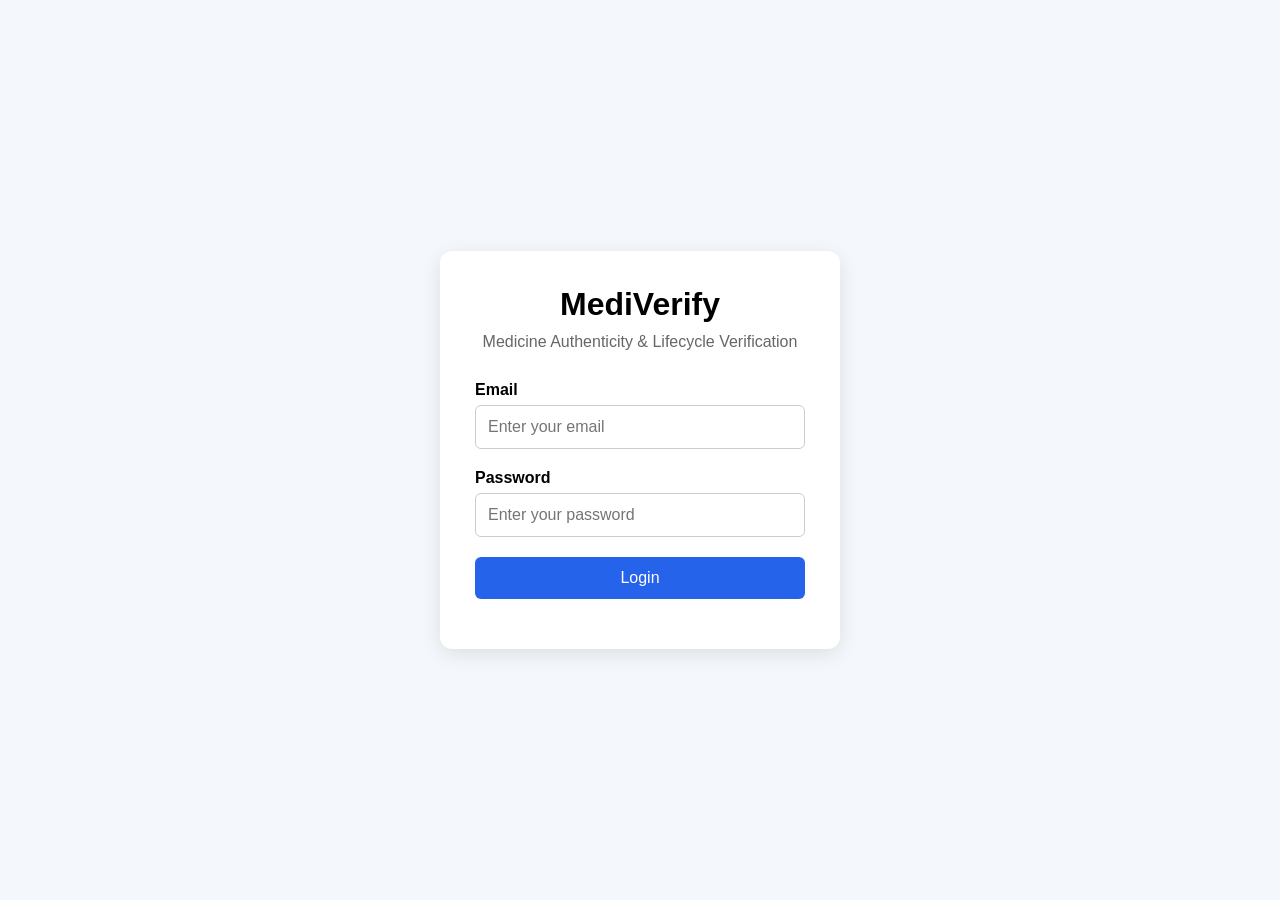
==== frontend/index.html @ 764628be "Initial MediVerify project" ====
<!DOCTYPE html>
<html lang="en">
<head>
    <meta charset="UTF-8">
    <meta name="viewport" content="width=device-width, initial-scale=1.0">
    <title>MediVerify - Login</title>

    <link rel="stylesheet" href="css/style.css">
</head>

<body>

    <div class="login-container">

        <div class="login-card">

            <h1>MediVerify</h1>

            <p class="subtitle">
                Medicine Authenticity & Lifecycle Verification
            </p>

            <form id="loginForm">

                <label for="email">Email</label>
                <input
                    type="email"
                    id="email"
                    placeholder="Enter your email"
                    required
                >

                <label for="password">Password</label>
                <input
                    type="password"
                    id="password"
                    placeholder="Enter your password"
                    required
                >

                <button type="submit">
                    Login
                </button>

            </form>

            <p id="message"></p>

        </div>

    </div>

    <script src="js/login.js"></script>

</body>
</html>
---- frontend/css/style.css ----
* {
    box-sizing: border-box;
    margin: 0;
    padding: 0;
}

body {
    font-family: Arial, sans-serif;
    background: #f4f7fb;
}

.login-container {
    min-height: 100vh;

    display: flex;
    justify-content: center;
    align-items: center;
}

.login-card {
    width: 400px;
    padding: 35px;

    background: white;

    border-radius: 12px;

    box-shadow: 0 5px 20px rgba(0, 0, 0, 0.1);
}

.login-card h1 {
    text-align: center;
    margin-bottom: 10px;
}

.subtitle {
    text-align: center;
    color: #666;
    margin-bottom: 30px;
}

.login-card label {
    display: block;
    margin-bottom: 6px;
    font-weight: bold;
}

.login-card input {
    width: 100%;
    padding: 12px;

    margin-bottom: 20px;

    border: 1px solid #ccc;
    border-radius: 6px;

    font-size: 16px;
}

.login-card button {
    width: 100%;
    padding: 12px;

    border: none;
    border-radius: 6px;

    background: #2563eb;
    color: white;

    font-size: 16px;
    cursor: pointer;
}

.login-card button:hover {
    background: #1d4ed8;
}

#message {
    text-align: center;
    margin-top: 15px;
}
/* =========================
   DASHBOARD
========================= */

.dashboard {
    display: flex;
    min-height: 100vh;
}


/* SIDEBAR */

.sidebar {
    width: 240px;
    background: #111827;
    color: white;

    padding: 25px;

    display: flex;
    flex-direction: column;
}

.sidebar h2 {
    margin-bottom: 5px;
}

.role {
    color: #9ca3af;
    margin-bottom: 30px;
}

.sidebar nav {
    display: flex;
    flex-direction: column;
    gap: 8px;
}

.sidebar nav a {
    text-decoration: none;
    color: #d1d5db;

    padding: 12px;

    border-radius: 6px;
}

.sidebar nav a:hover,
.sidebar nav a.active {
    background: #2563eb;
    color: white;
}


/* LOGOUT */

.logout-btn {
    margin-top: auto;

    padding: 12px;

    border: none;
    border-radius: 6px;

    cursor: pointer;

    background: #dc2626;
    color: white;
}


/* MAIN CONTENT */

.main-content {
    flex: 1;

    padding: 35px;

    background: #f4f7fb;
}

.dashboard-header {
    margin-bottom: 30px;
}

.dashboard-header h1 {
    margin-bottom: 8px;
}

.dashboard-header p {
    color: #6b7280;
}


/* STATISTICS */

.stats {
    display: grid;

    grid-template-columns: repeat(4, 1fr);

    gap: 20px;

    margin-bottom: 35px;
}

.stat-card {
    background: white;

    padding: 25px;

    border-radius: 10px;

    box-shadow: 0 3px 12px rgba(0, 0, 0, 0.08);
}

.stat-card h3 {
    color: #6b7280;

    font-size: 15px;

    margin-bottom: 15px;
}

.stat-card p {
    font-size: 30px;

    font-weight: bold;
}


/* RECENT ACTIVITY */

.dashboard-section {
    background: white;

    padding: 25px;

    border-radius: 10px;

    box-shadow: 0 3px 12px rgba(0, 0, 0, 0.08);
}

.dashboard-section h2 {
    margin-bottom: 20px;
}

.activity-card {
    display: flex;

    justify-content: space-between;

    padding: 15px 0;

    border-bottom: 1px solid #eee;
}

.activity-card span {
    color: #6b7280;
}
/* MEDICINES FORM */

#medicineForm {
    display: flex;
    flex-direction: column;
    gap: 8px;
    max-width: 600px;
}

#medicineForm label {
    font-weight: bold;
    margin-top: 10px;
}

#medicineForm input,
#medicineForm textarea {
    width: 100%;
    padding: 12px;
    border: 1px solid #ccc;
    border-radius: 6px;
    font-size: 16px;
}

#medicineForm textarea {
    min-height: 100px;
    resize: vertical;
}

#medicineForm button {
    margin-top: 15px;
    padding: 12px;
    border: none;
    border-radius: 6px;
    background: #2563eb;
    color: white;
    font-size: 16px;
    cursor: pointer;
}

#medicineForm button:hover {
    background: #1d4ed8;
}

#medicineMessage {
    margin-top: 15px;
}

/* BATCH FORM */

#batchForm {
    display: flex;
    flex-direction: column;
    gap: 8px;
    max-width: 600px;
}

#batchForm label {
    font-weight: bold;
    margin-top: 10px;
}

#batchForm input,
#batchForm select {
    width: 100%;
    padding: 12px;
    border: 1px solid #ccc;
    border-radius: 6px;
    font-size: 16px;
}

#batchForm button {
    margin-top: 15px;
    padding: 12px;
    border: none;
    border-radius: 6px;
    background: #2563eb;
    color: white;
    font-size: 16px;
    cursor: pointer;
}

#batchForm button:hover {
    background: #1d4ed8;
}

#batchMessage {
    margin-top: 15px;
}

/* SERIALIZATION */

.serialize-btn {
    margin-top: 15px;
    padding: 10px 15px;
    border: none;
    border-radius: 6px;
    background: #2563eb;
    color: white;
    cursor: pointer;
}

.serialize-btn:hover {
    background: #1d4ed8;
}

.serialization-area {
    margin-top: 15px;
}

.serialization-form {
    display: flex;
    flex-direction: column;
    gap: 8px;
    max-width: 300px;
}

.serialization-form input {
    padding: 10px;
    border: 1px solid #ccc;
    border-radius: 6px;
}

.serialization-form button {
    padding: 10px;
    border: none;
    border-radius: 6px;
    background: #16a34a;
    color: white;
    cursor: pointer;
}

/* QR BUTTON */

.qr-btn {
    margin-top: 10px;
    padding: 10px 15px;
    border: none;
    border-radius: 6px;
    background: #7c3aed;
    color: white;
    cursor: pointer;
}

.qr-btn:hover {
    background: #6d28d9;
}

/* ============================================================
   QR CODES
============================================================ */

.qr-grid {
    display: grid;
    grid-template-columns:
        repeat(auto-fill, minmax(220px, 1fr));

    gap: 20px;

    margin-top: 20px;
}


.qr-card {
    background: white;

    border: 1px solid #ddd;

    border-radius: 10px;

    padding: 20px;

    text-align: center;

    box-shadow:
        0 2px 8px rgba(0, 0, 0, 0.08);
}


.qr-card img {
    width: 180px;

    height: 180px;

    object-fit: contain;

    margin-bottom: 15px;
}


.qr-card p {
    margin: 8px 0;

    font-size: 14px;

    word-break: break-word;
}

/* ============================================================
   PUBLIC VERIFICATION PAGE
============================================================ */

.verification-page {
    min-height: 100vh;

    display: flex;

    justify-content: center;

    align-items: center;

    padding: 20px;

    background: #f4f6f8;
}


.verification-card {
    width: 100%;

    max-width: 550px;

    background: white;

    padding: 40px;

    border-radius: 12px;

    box-shadow:
        0 4px 20px rgba(0, 0, 0, 0.1);

    text-align: center;
}


.verification-card h1 {
    margin-bottom: 5px;
}


.verification-subtitle {
    color: #666;

    margin-bottom: 30px;
}


.verification-details {
    text-align: left;

    margin-top: 25px;

    padding: 20px;

    background: #f8fafc;

    border-radius: 8px;
}


.verification-details p {
    margin: 10px 0;
}


.verification-message {
    margin-top: 25px;

    font-size: 16px;
}


/* ============================================================
   VERIFICATION STATUS
============================================================ */

.verification-authentic,
.verification-expired,
.verification-recalled,
.verification-invalid {

    padding: 18px;

    border-radius: 8px;

    margin-bottom: 20px;

    font-size: 22px;

    font-weight: bold;
}


.verification-authentic {
    background: #dcfce7;

    color: #166534;
}


.verification-expired {
    background: #fef3c7;

    color: #92400e;
}


.verification-recalled {
    background: #fee2e2;

    color: #991b1b;
}


.verification-invalid {
    background: #fee2e2;

    color: #991b1b;
}
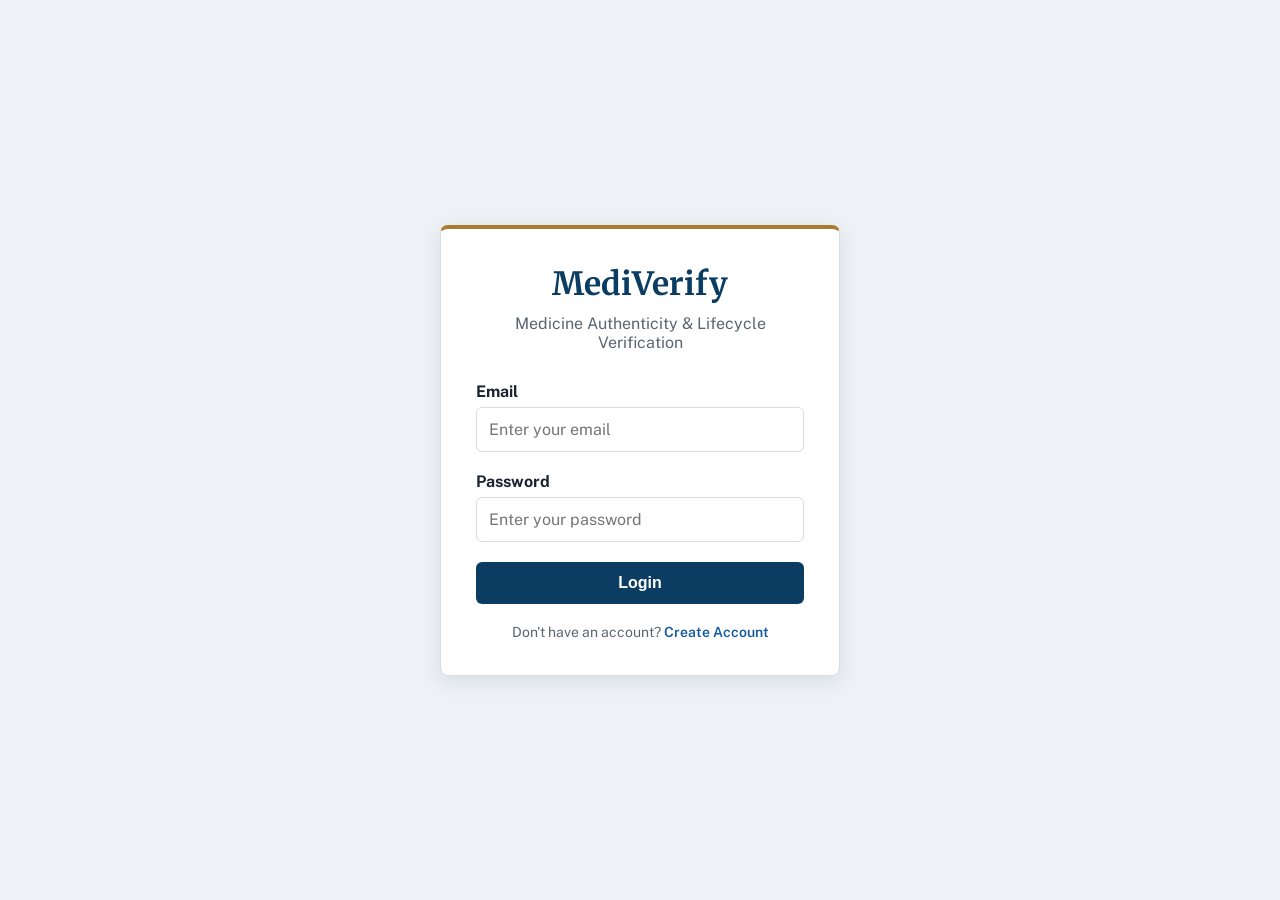
==== commit 86e876fb: "Minor changes in login page to redirect to register page" ====
--- a/frontend/index.html
+++ b/frontend/index.html
@@ -46,10 +46,18 @@
 
             <p id="message"></p>
 
+            <div class="login-register">
+                <p>
+                    Don't have an account?
+                    <a href="register.html">Create Account</a>
+                </p>
+            </div>
+
         </div>
 
     </div>
 
+    <script src="js/config.js"></script>
     <script src="js/login.js"></script>
 
 </body>
--- a/frontend/css/style.css
+++ b/frontend/css/style.css
@@ -1,3 +1,45 @@
+@import url('https://fonts.googleapis.com/css2?family=Merriweather:wght@400;700&family=Public+Sans:wght@400;500;600;700&display=swap');
+
+:root {
+    /* Core palette: deep civic navy + restrained gold accent */
+    --gov-navy: #0b3d63;
+    --gov-navy-dark: #072544;
+    --gov-blue: #145a9e;
+    --gov-blue-dark: #0e4478;
+    --gov-teal: #0c6674;
+    --gov-teal-dark: #094e59;
+    --gov-gold: #a97c2f;
+    --gov-gold-dark: #8a6425;
+
+    /* Surfaces & text */
+    --gov-bg: #eef1f5;
+    --gov-surface: #ffffff;
+    --gov-border: #d6dce4;
+    --gov-text: #1b2430;
+    --gov-text-muted: #5a6472;
+
+    /* Status colors */
+    --gov-green: #146c43;
+    --gov-green-bg: #e2f3ea;
+    --gov-amber: #92400e;
+    --gov-amber-bg: #fdf1dc;
+    --gov-red: #9c1c1c;
+    --gov-red-bg: #fbe4e4;
+
+    /* Typography */
+    --gov-font-heading: 'Merriweather', Georgia, 'Times New Roman', serif;
+    --gov-font-body: 'Public Sans', 'Segoe UI', Arial, sans-serif;
+
+    /* Aliases used by the registration page below, mapped onto the gov palette */
+    --em-bg: var(--gov-navy-dark);
+    --em-card: rgba(255, 255, 255, 0.07);
+    --em-border: rgba(255, 255, 255, 0.16);
+    --em-violet: var(--gov-blue);
+    --em-cyan: var(--gov-gold);
+    --em-dim: rgba(255, 255, 255, 0.62);
+    --em-text: #f2f4f7;
+}
+
 * {
     box-sizing: border-box;
     margin: 0;
@@ -5,8 +47,18 @@
 }
 
 body {
-    font-family: Arial, sans-serif;
-    background: #f4f7fb;
+    font-family: var(--gov-font-body);
+    background: var(--gov-bg);
+    color: var(--gov-text);
+}
+
+a {
+    color: var(--gov-blue);
+}
+
+:focus-visible {
+    outline: 3px solid var(--gov-gold);
+    outline-offset: 2px;
 }
 
 .login-container {
@@ -21,21 +73,25 @@
     width: 400px;
     padding: 35px;
 
-    background: white;
-
-    border-radius: 12px;
-
-    box-shadow: 0 5px 20px rgba(0, 0, 0, 0.1);
+    background: var(--gov-surface);
+    border: 1px solid var(--gov-border);
+    border-top: 4px solid var(--gov-gold);
+
+    border-radius: 8px;
+
+    box-shadow: 0 5px 20px rgba(11, 61, 99, 0.1);
 }
 
 .login-card h1 {
     text-align: center;
     margin-bottom: 10px;
+    font-family: var(--gov-font-heading);
+    color: var(--gov-navy);
 }
 
 .subtitle {
     text-align: center;
-    color: #666;
+    color: var(--gov-text-muted);
     margin-bottom: 30px;
 }
 
@@ -43,6 +99,7 @@
     display: block;
     margin-bottom: 6px;
     font-weight: bold;
+    color: var(--gov-text);
 }
 
 .login-card input {
@@ -51,10 +108,17 @@
 
     margin-bottom: 20px;
 
-    border: 1px solid #ccc;
+    border: 1px solid var(--gov-border);
     border-radius: 6px;
 
     font-size: 16px;
+    font-family: inherit;
+}
+
+.login-card input:focus {
+    outline: none;
+    border-color: var(--gov-blue);
+    box-shadow: 0 0 0 3px rgba(20, 90, 158, 0.15);
 }
 
 .login-card button {
@@ -64,20 +128,22 @@
     border: none;
     border-radius: 6px;
 
-    background: #2563eb;
+    background: var(--gov-navy);
     color: white;
 
     font-size: 16px;
+    font-weight: 600;
     cursor: pointer;
 }
 
 .login-card button:hover {
-    background: #1d4ed8;
+    background: var(--gov-navy-dark);
 }
 
 #message {
     text-align: center;
     margin-top: 15px;
+    color: var(--gov-text-muted);
 }
 /* =========================
    DASHBOARD
@@ -93,7 +159,7 @@
 
 .sidebar {
     width: 240px;
-    background: #111827;
+    background: var(--gov-navy-dark);
     color: white;
 
     padding: 25px;
@@ -104,10 +170,11 @@
 
 .sidebar h2 {
     margin-bottom: 5px;
+    font-family: var(--gov-font-heading);
 }
 
 .role {
-    color: #9ca3af;
+    color: rgba(255, 255, 255, 0.6);
     margin-bottom: 30px;
 }
 
@@ -119,36 +186,56 @@
 
 .sidebar nav a {
     text-decoration: none;
-    color: #d1d5db;
+    color: rgba(255, 255, 255, 0.75);
 
     padding: 12px;
 
     border-radius: 6px;
+    border-left: 3px solid transparent;
 }
 
 .sidebar nav a:hover,
 .sidebar nav a.active {
-    background: #2563eb;
+    background: rgba(255, 255, 255, 0.08);
+    border-left: 3px solid var(--gov-gold);
     color: white;
 }
 
 
 /* LOGOUT */
+
+/* ============================================================
+   LOGOUT BUTTON
+============================================================ */
 
 .logout-btn {
     margin-top: auto;
-
-    padding: 12px;
+    width: 100%;
+    padding: 12px 14px;
 
     border: none;
     border-radius: 6px;
 
+    background: var(--gov-red);
+    color: white;
+
+    font-family: inherit;
+    font-size: 14px;
+    font-weight: 600;
+
     cursor: pointer;
 
-    background: #dc2626;
-    color: white;
-}
-
+    transition: background 0.2s ease, transform 0.2s ease;
+}
+
+.logout-btn:hover {
+    background: #7d1616;
+    transform: translateY(-1px);
+}
+
+.logout-btn:active {
+    transform: translateY(0);
+}
 
 /* MAIN CONTENT */
 
@@ -157,7 +244,7 @@
 
     padding: 35px;
 
-    background: #f4f7fb;
+    background: var(--gov-bg);
 }
 
 .dashboard-header {
@@ -166,10 +253,12 @@
 
 .dashboard-header h1 {
     margin-bottom: 8px;
+    font-family: var(--gov-font-heading);
+    color: var(--gov-navy);
 }
 
 .dashboard-header p {
-    color: #6b7280;
+    color: var(--gov-text-muted);
 }
 
 
@@ -186,44 +275,52 @@
 }
 
 .stat-card {
-    background: white;
+    background: var(--gov-surface);
+    border: 1px solid var(--gov-border);
+    border-left: 4px solid var(--gov-blue);
 
     padding: 25px;
 
-    border-radius: 10px;
-
-    box-shadow: 0 3px 12px rgba(0, 0, 0, 0.08);
+    border-radius: 8px;
+
+    box-shadow: 0 3px 12px rgba(11, 61, 99, 0.06);
 }
 
 .stat-card h3 {
-    color: #6b7280;
+    color: var(--gov-text-muted);
 
     font-size: 15px;
 
     margin-bottom: 15px;
+    font-weight: 600;
 }
 
 .stat-card p {
     font-size: 30px;
 
     font-weight: bold;
+    color: var(--gov-navy);
+    font-family: var(--gov-font-heading);
 }
 
 
 /* RECENT ACTIVITY */
 
 .dashboard-section {
-    background: white;
+    background: var(--gov-surface);
+    border: 1px solid var(--gov-border);
 
     padding: 25px;
 
-    border-radius: 10px;
-
-    box-shadow: 0 3px 12px rgba(0, 0, 0, 0.08);
+    border-radius: 8px;
+
+    box-shadow: 0 3px 12px rgba(11, 61, 99, 0.06);
 }
 
 .dashboard-section h2 {
     margin-bottom: 20px;
+    font-family: var(--gov-font-heading);
+    color: var(--gov-navy);
 }
 
 .activity-card {
@@ -233,11 +330,11 @@
 
     padding: 15px 0;
 
-    border-bottom: 1px solid #eee;
+    border-bottom: 1px solid var(--gov-border);
 }
 
 .activity-card span {
-    color: #6b7280;
+    color: var(--gov-text-muted);
 }
 /* MEDICINES FORM */
 
@@ -251,15 +348,24 @@
 #medicineForm label {
     font-weight: bold;
     margin-top: 10px;
+    color: var(--gov-text);
 }
 
 #medicineForm input,
 #medicineForm textarea {
     width: 100%;
     padding: 12px;
-    border: 1px solid #ccc;
+    border: 1px solid var(--gov-border);
     border-radius: 6px;
     font-size: 16px;
+    font-family: inherit;
+}
+
+#medicineForm input:focus,
+#medicineForm textarea:focus {
+    outline: none;
+    border-color: var(--gov-blue);
+    box-shadow: 0 0 0 3px rgba(20, 90, 158, 0.15);
 }
 
 #medicineForm textarea {
@@ -272,18 +378,20 @@
     padding: 12px;
     border: none;
     border-radius: 6px;
-    background: #2563eb;
+    background: var(--gov-navy);
     color: white;
     font-size: 16px;
+    font-weight: 600;
     cursor: pointer;
 }
 
 #medicineForm button:hover {
-    background: #1d4ed8;
+    background: var(--gov-navy-dark);
 }
 
 #medicineMessage {
     margin-top: 15px;
+    color: var(--gov-text-muted);
 }
 
 /* BATCH FORM */
@@ -298,15 +406,24 @@
 #batchForm label {
     font-weight: bold;
     margin-top: 10px;
+    color: var(--gov-text);
 }
 
 #batchForm input,
 #batchForm select {
     width: 100%;
     padding: 12px;
-    border: 1px solid #ccc;
+    border: 1px solid var(--gov-border);
     border-radius: 6px;
     font-size: 16px;
+    font-family: inherit;
+}
+
+#batchForm input:focus,
+#batchForm select:focus {
+    outline: none;
+    border-color: var(--gov-blue);
+    box-shadow: 0 0 0 3px rgba(20, 90, 158, 0.15);
 }
 
 #batchForm button {
@@ -314,18 +431,20 @@
     padding: 12px;
     border: none;
     border-radius: 6px;
-    background: #2563eb;
+    background: var(--gov-navy);
     color: white;
     font-size: 16px;
+    font-weight: 600;
     cursor: pointer;
 }
 
 #batchForm button:hover {
-    background: #1d4ed8;
+    background: var(--gov-navy-dark);
 }
 
 #batchMessage {
     margin-top: 15px;
+    color: var(--gov-text-muted);
 }
 
 /* SERIALIZATION */
@@ -335,13 +454,14 @@
     padding: 10px 15px;
     border: none;
     border-radius: 6px;
-    background: #2563eb;
-    color: white;
+    background: var(--gov-gold);
+    color: white;
+    font-weight: 600;
     cursor: pointer;
 }
 
 .serialize-btn:hover {
-    background: #1d4ed8;
+    background: var(--gov-gold-dark);
 }
 
 .serialization-area {
@@ -357,16 +477,18 @@
 
 .serialization-form input {
     padding: 10px;
-    border: 1px solid #ccc;
-    border-radius: 6px;
+    border: 1px solid var(--gov-border);
+    border-radius: 6px;
+    font-family: inherit;
 }
 
 .serialization-form button {
     padding: 10px;
     border: none;
     border-radius: 6px;
-    background: #16a34a;
-    color: white;
+    background: var(--gov-green);
+    color: white;
+    font-weight: 600;
     cursor: pointer;
 }
 
@@ -377,13 +499,14 @@
     padding: 10px 15px;
     border: none;
     border-radius: 6px;
-    background: #7c3aed;
-    color: white;
+    background: var(--gov-teal);
+    color: white;
+    font-weight: 600;
     cursor: pointer;
 }
 
 .qr-btn:hover {
-    background: #6d28d9;
+    background: var(--gov-teal-dark);
 }
 
 /* ============================================================
@@ -402,18 +525,19 @@
 
 
 .qr-card {
-    background: white;
-
-    border: 1px solid #ddd;
-
-    border-radius: 10px;
+    background: var(--gov-surface);
+
+    border: 1px solid var(--gov-border);
+    border-top: 3px solid var(--gov-navy);
+
+    border-radius: 8px;
 
     padding: 20px;
 
     text-align: center;
 
     box-shadow:
-        0 2px 8px rgba(0, 0, 0, 0.08);
+        0 2px 8px rgba(11, 61, 99, 0.08);
 }
 
 
@@ -425,6 +549,10 @@
     object-fit: contain;
 
     margin-bottom: 15px;
+    padding: 8px;
+    background: white;
+    border: 1px solid var(--gov-border);
+    border-radius: 6px;
 }
 
 
@@ -434,6 +562,7 @@
     font-size: 14px;
 
     word-break: break-word;
+    color: var(--gov-text-muted);
 }
 
 /* ============================================================
@@ -451,7 +580,7 @@
 
     padding: 20px;
 
-    background: #f4f6f8;
+    background: var(--gov-bg);
 }
 
 
@@ -460,14 +589,16 @@
 
     max-width: 550px;
 
-    background: white;
+    background: var(--gov-surface);
+    border: 1px solid var(--gov-border);
+    border-top: 5px solid var(--gov-navy);
 
     padding: 40px;
 
-    border-radius: 12px;
+    border-radius: 10px;
 
     box-shadow:
-        0 4px 20px rgba(0, 0, 0, 0.1);
+        0 4px 20px rgba(11, 61, 99, 0.12);
 
     text-align: center;
 }
@@ -475,11 +606,13 @@
 
 .verification-card h1 {
     margin-bottom: 5px;
+    font-family: var(--gov-font-heading);
+    color: var(--gov-navy);
 }
 
 
 .verification-subtitle {
-    color: #666;
+    color: var(--gov-text-muted);
 
     margin-bottom: 30px;
 }
@@ -492,7 +625,8 @@
 
     padding: 20px;
 
-    background: #f8fafc;
+    background: var(--gov-bg);
+    border: 1px solid var(--gov-border);
 
     border-radius: 8px;
 }
@@ -507,6 +641,7 @@
     margin-top: 25px;
 
     font-size: 16px;
+    color: var(--gov-text);
 }
 
 
@@ -532,28 +667,501 @@
 
 
 .verification-authentic {
-    background: #dcfce7;
-
-    color: #166534;
+    background: var(--gov-green-bg);
+
+    color: var(--gov-green);
 }
 
 
 .verification-expired {
-    background: #fef3c7;
-
-    color: #92400e;
+    background: var(--gov-amber-bg);
+
+    color: var(--gov-amber);
 }
 
 
 .verification-recalled {
-    background: #fee2e2;
-
-    color: #991b1b;
+    background: var(--gov-red-bg);
+
+    color: var(--gov-red);
 }
 
 
 .verification-invalid {
-    background: #fee2e2;
-
-    color: #991b1b;
+    background: var(--gov-red-bg);
+
+    color: var(--gov-red);
+}
+
+
+
+.lifecycle-public {
+margin-top: 30px;
+padding-top: 25px;
+border-top: 1px solid var(--gov-border);
+}
+
+.lifecycle-public h2 {
+margin-bottom: 25px;
+font-family: var(--gov-font-heading);
+color: var(--gov-navy);
+text-align: left;
+}
+
+.public-lifecycle-item {
+display: flex;
+gap: 15px;
+align-items: flex-start;
+}
+
+.lifecycle-dot {
+min-width: 35px;
+height: 35px;
+border-radius: 50%;
+background: var(--gov-navy);
+color: white;
+display: flex;
+align-items: center;
+justify-content: center;
+font-weight: bold;
+}
+
+.lifecycle-content {
+flex: 1;
+text-align: left;
+}
+
+.lifecycle-content h3 {
+margin: 0 0 10px;
+color: var(--gov-text);
+}
+
+.lifecycle-content p {
+margin: 6px 0;
+color: var(--gov-text-muted);
+}
+
+.lifecycle-arrow {
+margin-left: 12px;
+padding: 8px 0;
+font-size: 24px;
+font-weight: bold;
+color: var(--gov-gold);
+}
+
+
+/* ============================================================
+   ADMIN DASHBOARD
+   ============================================================ */
+
+.dashboard-container {
+    display: flex;
+    min-height: 100vh;
+}
+
+.sidebar {
+    width: 240px;
+    min-height: 100vh;
+    padding: 25px 20px;
+    box-sizing: border-box;
+    background: var(--gov-navy-dark);
+    color: white;
+    border-right: 1px solid var(--gov-border);
+}
+
+.sidebar-logo {
+    margin-bottom: 35px;
+}
+
+.sidebar-logo h2 {
+    margin: 0;
+    font-family: var(--gov-font-heading);
+}
+
+.sidebar-logo p {
+    margin-top: 5px;
+    color: rgba(255, 255, 255, 0.6);
+}
+
+.sidebar-nav {
+    display: flex;
+    flex-direction: column;
+    gap: 10px;
+}
+
+.sidebar-nav a {
+    text-decoration: none;
+    color: rgba(255, 255, 255, 0.75);
+    padding: 12px 15px;
+    border-radius: 8px;
+    border-left: 3px solid transparent;
+}
+
+.sidebar-nav a:hover {
+    background: rgba(255, 255, 255, 0.08);
+    color: white;
+}
+
+.sidebar-nav a.active {
+    font-weight: bold;
+    color: white;
+    background: rgba(255, 255, 255, 0.08);
+    border-left: 3px solid var(--gov-gold);
+}
+
+/* ============================================================
+   LOGOUT BUTTON
+============================================================ */
+
+.logout-btn {
+    margin-top: auto;
+    width: 100%;
+    padding: 12px 14px;
+
+    border: none;
+    border-radius: 6px;
+
+    background: var(--gov-red);
+    color: white;
+
+    font-family: inherit;
+    font-size: 14px;
+    font-weight: 600;
+
+    cursor: pointer;
+
+    transition: background 0.2s ease, transform 0.2s ease;
+}
+
+.logout-btn:hover {
+    background: #7d1616;
+    transform: translateY(-1px);
+}
+
+.logout-btn:active {
+    transform: translateY(0);
+}
+
+.main-content {
+    flex: 1;
+    padding: 30px;
+    background: var(--gov-bg);
+}
+
+.dashboard-header {
+    margin-bottom: 35px;
+}
+
+.dashboard-header h1 {
+    margin-bottom: 5px;
+    font-family: var(--gov-font-heading);
+    color: var(--gov-navy);
+}
+
+.dashboard-header p {
+    margin-top: 0;
+    color: var(--gov-text-muted);
+}
+
+.dashboard-section {
+    margin-bottom: 40px;
+}
+
+.dashboard-section h2 {
+    margin-bottom: 20px;
+    font-family: var(--gov-font-heading);
+    color: var(--gov-navy);
+}
+
+.stats-grid {
+    display: grid;
+    grid-template-columns: repeat(auto-fit, minmax(180px, 1fr));
+    gap: 18px;
+}
+
+.stat-card {
+    padding: 22px;
+    border: 1px solid var(--gov-border);
+    border-left: 4px solid var(--gov-blue);
+    border-radius: 8px;
+    background: var(--gov-surface);
+}
+
+.stat-card h3 {
+    margin: 0 0 15px;
+    font-size: 15px;
+    color: var(--gov-text-muted);
+    font-weight: 600;
+}
+
+.stat-card p {
+    margin: 0;
+    font-size: 30px;
+    font-weight: bold;
+    color: var(--gov-navy);
+    font-family: var(--gov-font-heading);
+}
+
+.error-message {
+    margin-top: 25px;
+    padding: 15px;
+    background: var(--gov-red-bg);
+    color: var(--gov-red);
+    font-weight: bold;
+    border-radius: 6px;
+}
+
+/* ============================================================
+   ADMIN USER MANAGEMENT
+   ============================================================ */
+
+.table-container {
+    width: 100%;
+    overflow-x: auto;
+}
+
+.table-container table {
+    width: 100%;
+    border-collapse: collapse;
+    background: var(--gov-surface);
+    border: 1px solid var(--gov-border);
+    border-radius: 8px;
+    overflow: hidden;
+}
+
+.table-container th,
+.table-container td {
+    padding: 14px 16px;
+    text-align: left;
+    border-bottom: 1px solid var(--gov-border);
+}
+
+.table-container th {
+    font-weight: bold;
+    background: var(--gov-navy);
+    color: white;
+}
+
+.table-container tbody tr:hover {
+    background: var(--gov-bg);
+}
+
+.user-action-btn {
+    padding: 8px 14px;
+    border: none;
+    border-radius: 6px;
+    cursor: pointer;
+    background: var(--gov-blue);
+    color: white;
+    font-weight: 600;
+}
+
+.user-action-btn:hover {
+    background: var(--gov-blue-dark);
+}
+
+/* =========================================
+   REGISTRATION PAGE
+   ========================================= */
+
+.auth-container {
+    min-height: 100vh;
+    display: flex;
+    align-items: center;
+    justify-content: center;
+    padding: 40px 20px;
+    background:
+        radial-gradient(circle at top left, rgba(20, 90, 158, 0.25), transparent 35%),
+        radial-gradient(circle at bottom right, rgba(169, 124, 47, 0.15), transparent 35%),
+        var(--em-bg);
+}
+
+.auth-card {
+    width: 100%;
+    max-width: 460px;
+    padding: 38px;
+    background: var(--em-card);
+    border: 1px solid var(--em-border);
+    border-top: 4px solid var(--gov-gold);
+    border-radius: 12px;
+    backdrop-filter: blur(14px);
+    box-shadow: 0 20px 60px rgba(0, 0, 0, 0.35);
+}
+
+.auth-header {
+    text-align: center;
+    margin-bottom: 30px;
+}
+
+.auth-header h1 {
+    margin: 0;
+    font-size: 32px;
+    font-weight: 700;
+    font-family: var(--gov-font-heading);
+    background: linear-gradient(135deg, var(--em-violet), var(--em-cyan));
+    background-clip: text;
+    -webkit-background-clip: text;
+    -webkit-text-fill-color: transparent;
+}
+
+.auth-header p {
+    margin-top: 8px;
+    color: var(--em-dim);
+    font-size: 14px;
+}
+
+.form-group {
+    margin-bottom: 20px;
+}
+
+.form-group label {
+    display: block;
+    margin-bottom: 8px;
+    color: var(--em-text);
+    font-size: 14px;
+    font-weight: 500;
+}
+
+.form-group input,
+.form-group select {
+    width: 100%;
+    box-sizing: border-box;
+    padding: 13px 14px;
+    border: 1px solid var(--em-border);
+    border-radius: 10px;
+    background: rgba(255, 255, 255, 0.04);
+    color: var(--em-text);
+    font-family: inherit;
+    font-size: 14px;
+    outline: none;
+    transition: 0.2s ease;
+}
+
+.form-group input::placeholder {
+    color: var(--em-dim);
+}
+
+.form-group input:focus,
+.form-group select:focus {
+    border-color: var(--em-violet);
+    box-shadow: 0 0 0 3px rgba(20, 90, 158, 0.25);
+}
+
+.form-group select {
+    cursor: pointer;
+}
+
+.form-group select option {
+    background: #101019;
+    color: #f1f0f6;
+}
+
+#registerButton {
+    width: 100%;
+    padding: 14px;
+    margin-top: 8px;
+    border: none;
+    border-radius: 10px;
+    background: linear-gradient(
+        135deg,
+        var(--em-violet),
+        var(--em-cyan)
+    );
+    color: white;
+    font-family: inherit;
+    font-size: 15px;
+    font-weight: 600;
+    cursor: pointer;
+    transition: transform 0.2s ease, box-shadow 0.2s ease, opacity 0.2s ease;
+}
+
+#registerButton:hover {
+    transform: translateY(-1px);
+    box-shadow: 0 8px 25px rgba(169, 124, 47, 0.3);
+}
+
+#registerButton:active {
+    transform: translateY(0);
+}
+
+#registerButton:disabled {
+    cursor: not-allowed;
+    opacity: 0.65;
+    transform: none;
+    box-shadow: none;
+}
+
+#registerMessage {
+    min-height: 20px;
+    margin: 5px 0 12px;
+    color: var(--em-dim);
+    font-size: 13px;
+    text-align: center;
+}
+
+.auth-footer {
+    margin-top: 24px;
+    text-align: center;
+}
+
+.auth-footer p {
+    margin: 0;
+    color: var(--em-dim);
+    font-size: 14px;
+}
+
+.auth-footer a {
+    color: var(--em-cyan);
+    text-decoration: none;
+    font-weight: 500;
+}
+
+.auth-footer a:hover {
+    text-decoration: underline;
+}
+
+
+/* =========================================
+   MOBILE
+   ========================================= */
+
+@media (max-width: 520px) {
+
+    .auth-container {
+        padding: 25px 15px;
+    }
+
+    .auth-card {
+        padding: 28px 22px;
+    }
+
+    .auth-header h1 {
+        font-size: 28px;
+    }
+}
+
+/* =========================================
+   LOGIN - REGISTRATION LINK
+   ========================================= */
+
+.login-register {
+    margin-top: 20px;
+    text-align: center;
+}
+
+.login-register p {
+    margin: 0;
+    color: var(--gov-text-muted);
+    font-size: 14px;
+}
+
+.login-register a {
+    color: var(--gov-blue);
+    text-decoration: none;
+    font-weight: 600;
+}
+
+.login-register a:hover {
+    color: var(--gov-blue-dark);
+    text-decoration: underline;
 }
